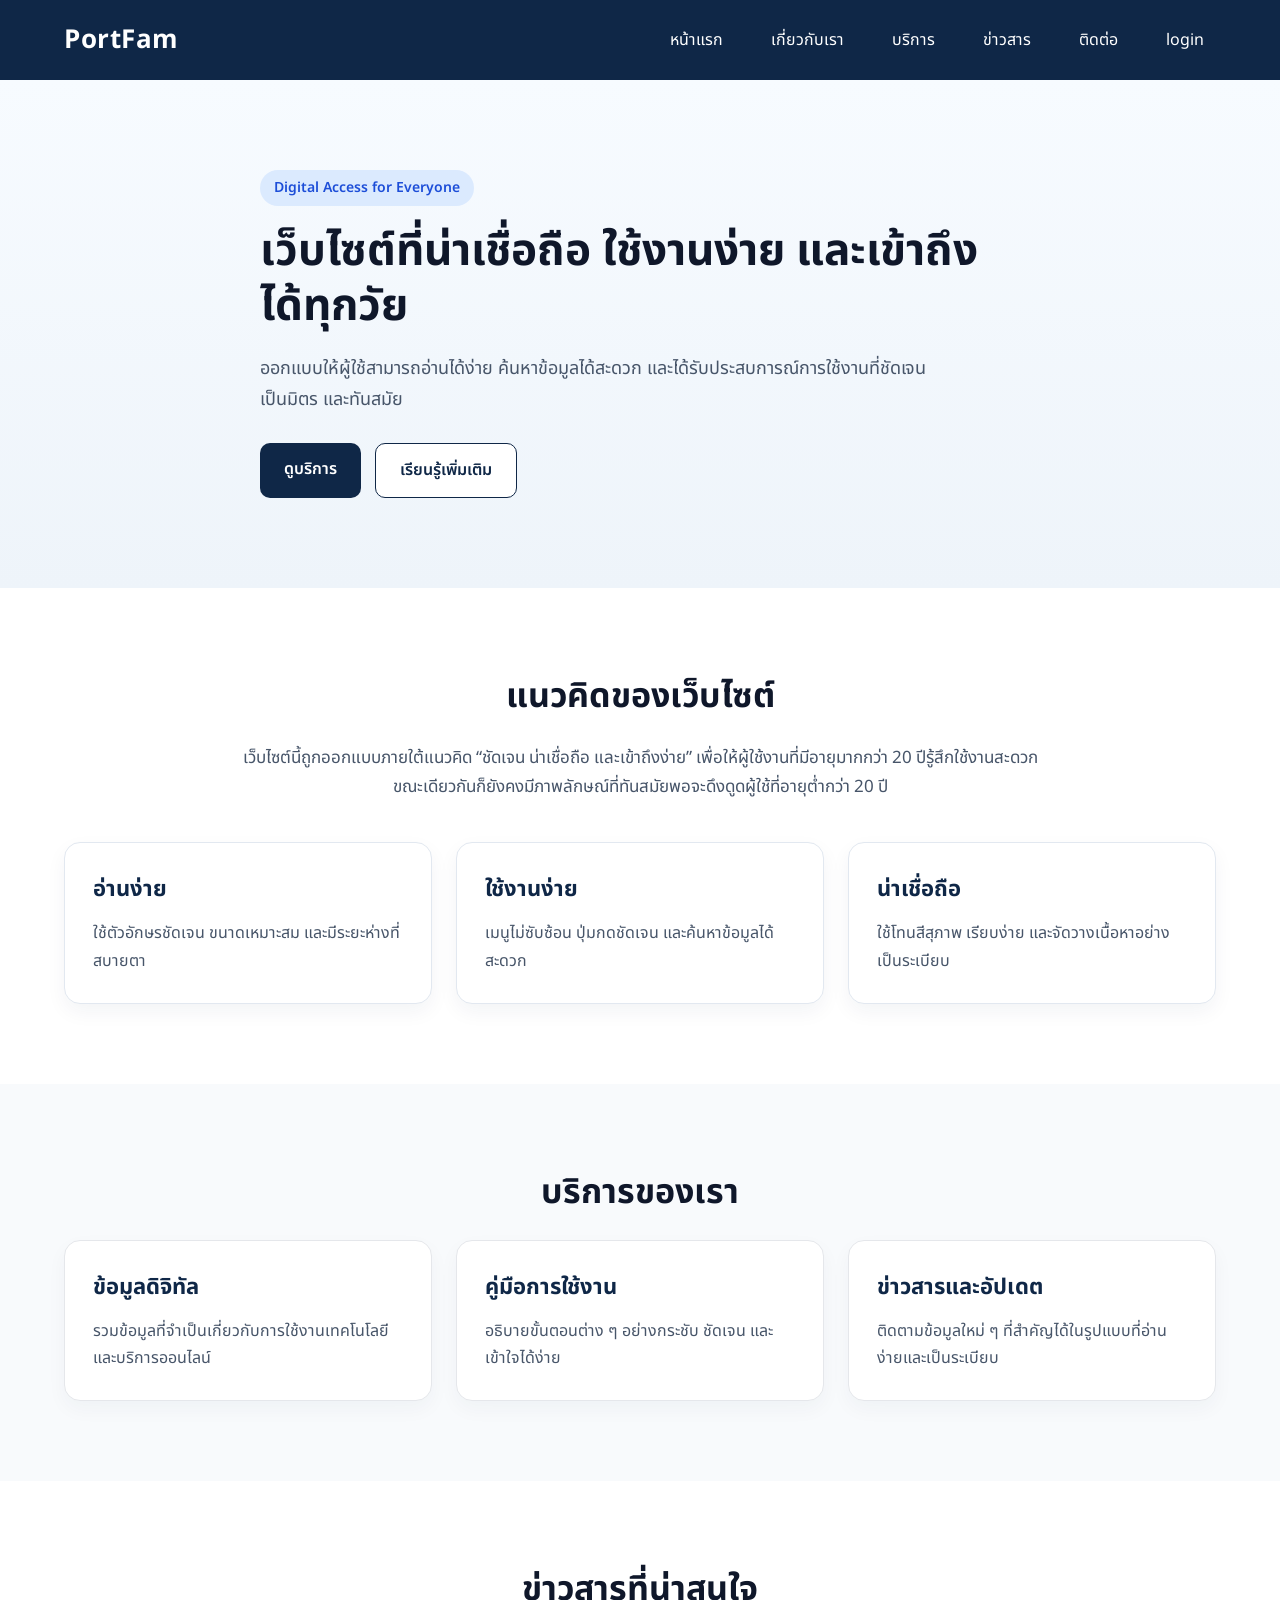
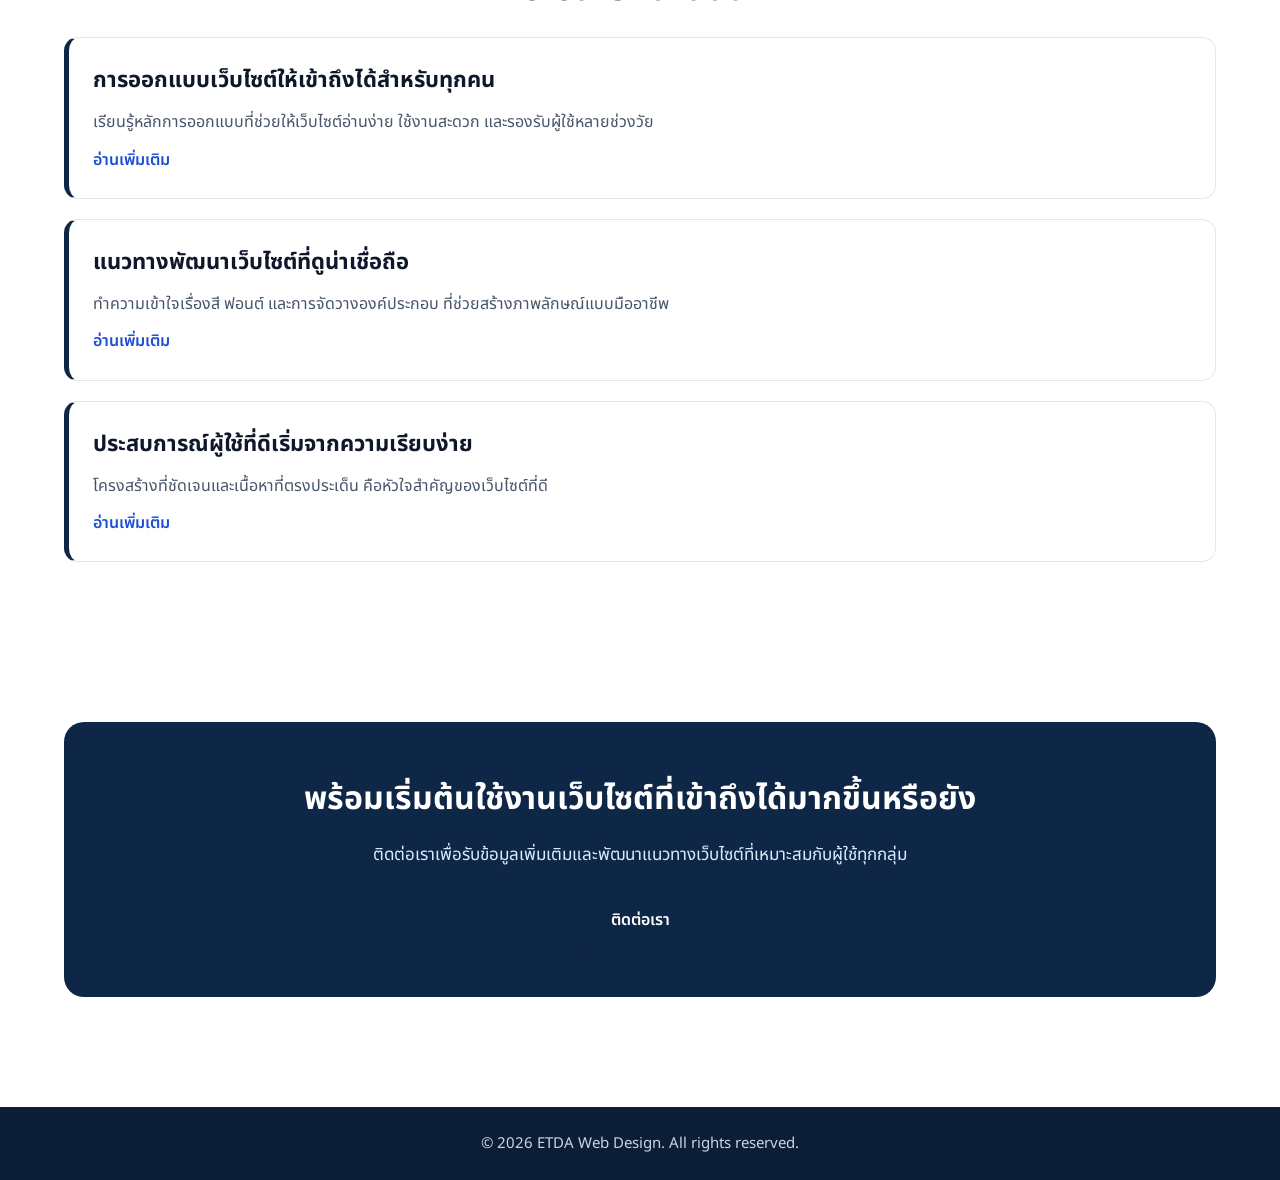
==== index.html @ cedbf3c0 "Rename Homepage to index.html" ====
<!DOCTYPE html>
<html lang="th">
<head>
  <meta charset="UTF-8" />
  <meta name="viewport" content="width=device-width, initial-scale=1.0" />
  <title>Home-PortFam</title>
  <link rel="stylesheet" href="Homepage.css" />
  <link href="https://fonts.googleapis.com/css2?family=Noto+Sans+Thai:wght@300;400;500;600;700&display=swap" rel="stylesheet">
</head>
<body>

  <header class="site-header">
    <div class="container nav">
      <div class="logo">PortFam</div>

      <nav class="menu">
        <a href="#home">หน้าแรก</a>
        <a href="#about">เกี่ยวกับเรา</a>
        <a href="#services">บริการ</a>
        <a href="#news">ข่าวสาร</a>
        <a href="#contact">ติดต่อ</a>
        <a href="login.html" target="_blank">login</a>
      </nav>
    </div>
  </header>

  <main>
    <section class="hero" id="home">
      <div class="container hero-content">
        <p class="hero-tag">Digital Access for Everyone</p>
        <h1>เว็บไซต์ที่น่าเชื่อถือ ใช้งานง่าย และเข้าถึงได้ทุกวัย</h1>
        <p class="hero-text">
          ออกแบบให้ผู้ใช้สามารถอ่านได้ง่าย ค้นหาข้อมูลได้สะดวก
          และได้รับประสบการณ์การใช้งานที่ชัดเจน เป็นมิตร และทันสมัย
        </p>

        <div class="hero-buttons">
          <a href="#services" class="btn btn-primary">ดูบริการ</a>
          <a href="#about" class="btn btn-secondary">เรียนรู้เพิ่มเติม</a>
        </div>
      </div>
    </section>

    <section class="about section" id="about">
      <div class="container">
        <h2 class="section-title">แนวคิดของเว็บไซต์</h2>
        <p class="section-desc">
          เว็บไซต์นี้ถูกออกแบบภายใต้แนวคิด “ชัดเจน น่าเชื่อถือ และเข้าถึงง่าย”
          เพื่อให้ผู้ใช้งานที่มีอายุมากกว่า 20 ปีรู้สึกใช้งานสะดวก
          ขณะเดียวกันก็ยังคงมีภาพลักษณ์ที่ทันสมัยพอจะดึงดูดผู้ใช้ที่อายุต่ำกว่า 20 ปี
        </p>

        <div class="feature-grid">
          <div class="feature-card">
            <h3>อ่านง่าย</h3>
            <p>ใช้ตัวอักษรชัดเจน ขนาดเหมาะสม และมีระยะห่างที่สบายตา</p>
          </div>

          <div class="feature-card">
            <h3>ใช้งานง่าย</h3>
            <p>เมนูไม่ซับซ้อน ปุ่มกดชัดเจน และค้นหาข้อมูลได้สะดวก</p>
          </div>

          <div class="feature-card">
            <h3>น่าเชื่อถือ</h3>
            <p>ใช้โทนสีสุภาพ เรียบง่าย และจัดวางเนื้อหาอย่างเป็นระเบียบ</p>
          </div>
        </div>
      </div>
    </section>

    <section class="services section light-bg" id="services">
      <div class="container">
        <h2 class="section-title">บริการของเรา</h2>
        <div class="card-grid">
          <div class="info-card">
            <h3>ข้อมูลดิจิทัล</h3>
            <p>รวมข้อมูลที่จำเป็นเกี่ยวกับการใช้งานเทคโนโลยีและบริการออนไลน์</p>
          </div>

          <div class="info-card">
            <h3>คู่มือการใช้งาน</h3>
            <p>อธิบายขั้นตอนต่าง ๆ อย่างกระชับ ชัดเจน และเข้าใจได้ง่าย</p>
          </div>

          <div class="info-card">
            <h3>ข่าวสารและอัปเดต</h3>
            <p>ติดตามข้อมูลใหม่ ๆ ที่สำคัญได้ในรูปแบบที่อ่านง่ายและเป็นระเบียบ</p>
          </div>
        </div>
      </div>
    </section>

    <section class="news section" id="news">
      <div class="container">
        <h2 class="section-title">ข่าวสารที่น่าสนใจ</h2>

        <div class="news-list">
          <article class="news-item">
            <h3>การออกแบบเว็บไซต์ให้เข้าถึงได้สำหรับทุกคน</h3>
            <p>
              เรียนรู้หลักการออกแบบที่ช่วยให้เว็บไซต์อ่านง่าย ใช้งานสะดวก
              และรองรับผู้ใช้หลายช่วงวัย
            </p>
            <a href="#">อ่านเพิ่มเติม</a>
          </article>

          <article class="news-item">
            <h3>แนวทางพัฒนาเว็บไซต์ที่ดูน่าเชื่อถือ</h3>
            <p>
              ทำความเข้าใจเรื่องสี ฟอนต์ และการจัดวางองค์ประกอบ
              ที่ช่วยสร้างภาพลักษณ์แบบมืออาชีพ
            </p>
            <a href="#">อ่านเพิ่มเติม</a>
          </article>

          <article class="news-item">
            <h3>ประสบการณ์ผู้ใช้ที่ดีเริ่มจากความเรียบง่าย</h3>
            <p>
              โครงสร้างที่ชัดเจนและเนื้อหาที่ตรงประเด็น
              คือหัวใจสำคัญของเว็บไซต์ที่ดี
            </p>
            <a href="#">อ่านเพิ่มเติม</a>
          </article>
        </div>
      </div>
    </section>

    <section class="cta section" id="contact">
      <div class="container cta-box">
        <h2>พร้อมเริ่มต้นใช้งานเว็บไซต์ที่เข้าถึงได้มากขึ้นหรือยัง</h2>
        <p>ติดต่อเราเพื่อรับข้อมูลเพิ่มเติมและพัฒนาแนวทางเว็บไซต์ที่เหมาะสมกับผู้ใช้ทุกกลุ่ม</p>
        <a href="#" class="btn btn-primary">ติดต่อเรา</a>
      </div>
    </section>
  </main>

  <footer class="site-footer">
    <div class="container footer-content">
      <p>© 2026 ETDA Web Design. All rights reserved.</p>
    </div>
  </footer>

</body>
</html>
---- Homepage.css ----
* {
  margin: 0;
  padding: 0;
  box-sizing: border-box;
  font-family: "Noto Sans Thai", sans-serif;
}

body {
  color: #1f2937;
  background-color: #ffffff;
  line-height: 1.7;
}

.container {
  width: 90%;
  max-width: 1200px;
  margin: 0 auto;
}

/* Header */
.site-header {
  background-color: #0f2747;
  padding: 18px 0;
  position: sticky;
  top: 0;
  z-index: 1000;
}

.nav {
  display: flex;
  justify-content: space-between;
  align-items: center;
  gap: 20px;
}

.logo {
  color: #ffffff;
  font-size: 26px;
  font-weight: 700;
  letter-spacing: 0.5px;
}

.menu {
  display: flex;
  gap: 24px;
  flex-wrap: wrap;
}

.menu a {
  color: #ffffff;
  text-decoration: none;
  font-size: 16px;
  transition: 0.3s;
  display: inline-block;
  padding: 6px 10px;
  border: 2px solid transparent;
  border-radius: 6px;
}

.menu a:hover {
    color: #dbeafe;
    background-color: rgba(255, 255, 255, 0.08);
}

/* Hero */
.hero {
  background: linear-gradient(180deg, #f7fbff 0%, #eef4fa 100%);
  padding: 90px 0;
}

.hero-content {
  max-width: 760px;
}

.hero-tag {
  display: inline-block;
  background-color: #dbeafe;
  color: #1d4ed8;
  padding: 6px 14px;
  border-radius: 999px;
  font-size: 14px;
  margin-bottom: 18px;
  font-weight: 600;
}

.hero h1 {
  font-size: 44px;
  line-height: 1.25;
  color: #0f172a;
  margin-bottom: 20px;
}

.hero-text {
  font-size: 18px;
  color: #475569;
  max-width: 680px;
  margin-bottom: 28px;
}

.hero-buttons {
  display: flex;
  gap: 14px;
  flex-wrap: wrap;
}

/* Buttons */
.btn {
  display: inline-block;
  padding: 13px 24px;
  border-radius: 10px;
  text-decoration: none;
  font-size: 16px;
  font-weight: 600;
  transition: 0.3s;
}

.btn-primary {
  background-color: #0f2747;
  color: #ffffff;
}

.btn-primary:hover {
  background-color: #183861;
}

.btn-secondary {
  border: 1px solid #0f2747;
  color: #0f2747;
  background-color: #ffffff;
}

.btn-secondary:hover {
  background-color: #f1f5f9;
}

/* Section */
.section {
  padding: 80px 0;
}

.section-title {
  font-size: 34px;
  color: #0f172a;
  margin-bottom: 18px;
  text-align: center;
}

.section-desc {
  max-width: 820px;
  margin: 0 auto 40px;
  text-align: center;
  color: #475569;
  font-size: 17px;
}

.light-bg {
  background-color: #f8fafc;
}

/* Feature cards */
.feature-grid {
  display: grid;
  grid-template-columns: repeat(3, 1fr);
  gap: 24px;
}

.feature-card {
  background-color: #ffffff;
  border: 1px solid #e2e8f0;
  border-radius: 16px;
  padding: 28px;
  box-shadow: 0 8px 20px rgba(15, 39, 71, 0.05);
}

.feature-card h3 {
  margin-bottom: 12px;
  color: #0f2747;
  font-size: 22px;
}

.feature-card p {
  color: #475569;
  font-size: 16px;
}

/* Service cards */
.card-grid {
  display: grid;
  grid-template-columns: repeat(3, 1fr);
  gap: 24px;
}

.info-card {
  background-color: #ffffff;
  border-radius: 16px;
  padding: 28px;
  border: 1px solid #e5e7eb;
  box-shadow: 0 8px 20px rgba(15, 39, 71, 0.04);
}

.info-card h3 {
  color: #0f2747;
  margin-bottom: 12px;
  font-size: 22px;
}

.info-card p {
  color: #475569;
  font-size: 16px;
}

/* News */
.news-list {
  display: grid;
  gap: 20px;
}

.news-item {
  background-color: #ffffff;
  border: 1px solid #e5e7eb;
  border-left: 5px solid #0f2747;
  border-radius: 14px;
  padding: 24px;
}

.news-item h3 {
  font-size: 22px;
  color: #0f172a;
  margin-bottom: 10px;
}

.news-item p {
  color: #475569;
  margin-bottom: 10px;
}

.news-item a {
  color: #1d4ed8;
  text-decoration: none;
  font-weight: 600;
}

.news-item a:hover {
  text-decoration: underline;
}

/* CTA */
.cta-box {
  background-color: #0f2747;
  color: #ffffff;
  text-align: center;
  padding: 50px 30px;
  border-radius: 20px;
}

.cta-box h2 {
  font-size: 32px;
  margin-bottom: 14px;
}

.cta-box p {
  font-size: 17px;
  margin-bottom: 24px;
  color: #dbeafe;
}

/* Footer */
.site-footer {
  background-color: #0b1e36;
  padding: 24px 0;
  margin-top: 30px;
}

.footer-content {
  text-align: center;
  color: #cbd5e1;
  font-size: 15px;
}

/* Responsive */
@media (max-width: 992px) {
  .feature-grid,
  .card-grid {
    grid-template-columns: 1fr 1fr;
  }

  .hero h1 {
    font-size: 38px;
  }
}

@media (max-width: 768px) {
  .nav {
    flex-direction: column;
    align-items: flex-start;
  }

  .menu {
    flex-direction: column;
    gap: 12px;
  }

  .hero {
    padding: 70px 0;
  }

  .hero h1 {
    font-size: 32px;
  }

  .hero-text {
    font-size: 16px;
  }

  .section-title {
    font-size: 28px;
  }

  .feature-grid,
  .card-grid {
    grid-template-columns: 1fr;
  }

  .cta-box h2 {
    font-size: 26px;
  }
}
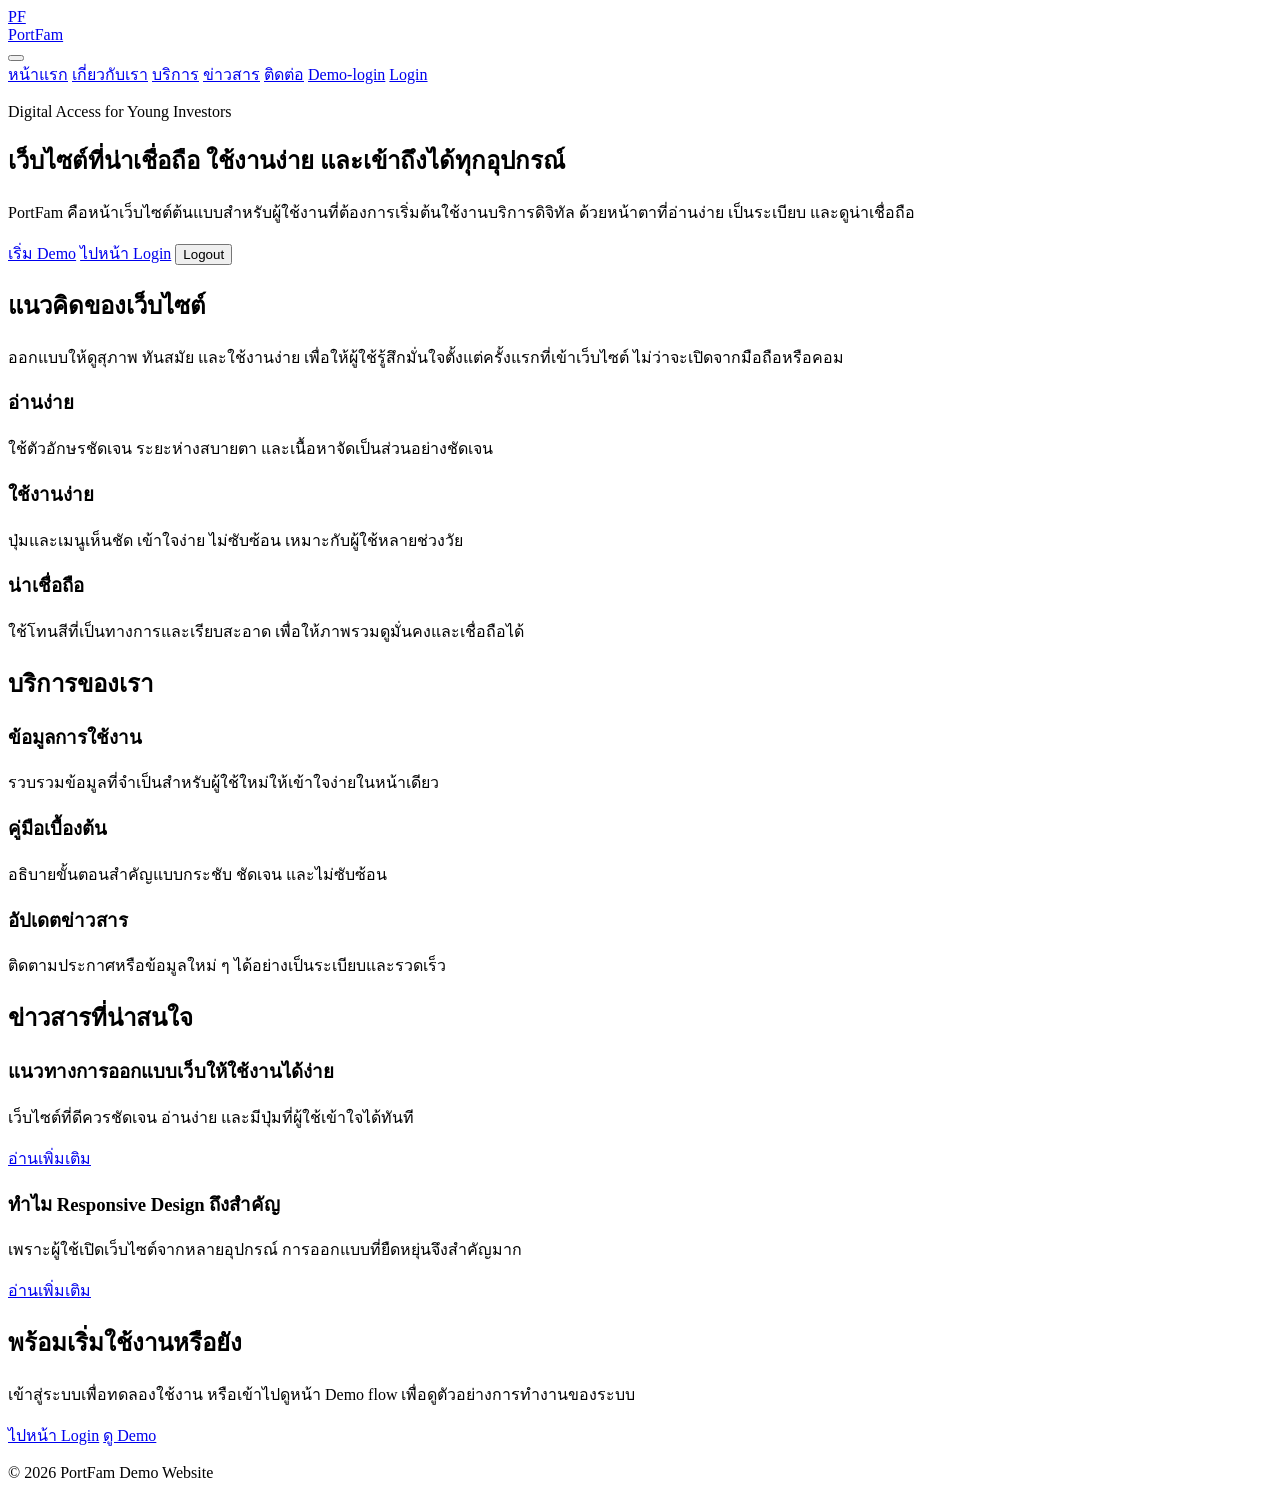
==== commit 80641ebf: "Update index.html" ====
--- a/index.html
+++ b/index.html
@@ -3,23 +3,32 @@
 <head>
   <meta charset="UTF-8" />
   <meta name="viewport" content="width=device-width, initial-scale=1.0" />
-  <title>Home-PortFam</title>
-  <link rel="stylesheet" href="Homepage.css" />
+  <title>PortFam - Homepage</title>
+  <link rel="stylesheet" href="homepage.css" />
   <link href="https://fonts.googleapis.com/css2?family=Noto+Sans+Thai:wght@300;400;500;600;700&display=swap" rel="stylesheet">
 </head>
 <body>
-
   <header class="site-header">
     <div class="container nav">
-      <div class="logo">PortFam</div>
+      <a href="Homepage.html" class="brand">
+        <div class="brand-logo">PF</div>
+        <div class="brand-text">PortFam</div>
+      </a>
 
-      <nav class="menu">
+      <button class="menu-toggle" id="menuToggle" aria-label="เปิดเมนู" aria-expanded="false" aria-controls="mobileMenu">
+        <span></span>
+        <span></span>
+        <span></span>
+      </button>
+
+      <nav class="menu" id="mobileMenu">
         <a href="#home">หน้าแรก</a>
         <a href="#about">เกี่ยวกับเรา</a>
         <a href="#services">บริการ</a>
         <a href="#news">ข่าวสาร</a>
         <a href="#contact">ติดต่อ</a>
-        <a href="login.html" target="_blank">login</a>
+        <a href="demo-login.html">Demo-login</a>
+        <a href="login.html">Login</a>
       </nav>
     </div>
   </header>
@@ -27,119 +36,113 @@
   <main>
     <section class="hero" id="home">
       <div class="container hero-content">
-        <p class="hero-tag">Digital Access for Everyone</p>
-        <h1>เว็บไซต์ที่น่าเชื่อถือ ใช้งานง่าย และเข้าถึงได้ทุกวัย</h1>
+        <p class="hero-tag">Digital Access for Young Investors</p>
+        <h1>เว็บไซต์ที่น่าเชื่อถือ ใช้งานง่าย และเข้าถึงได้ทุกอุปกรณ์</h1>
         <p class="hero-text">
-          ออกแบบให้ผู้ใช้สามารถอ่านได้ง่าย ค้นหาข้อมูลได้สะดวก
-          และได้รับประสบการณ์การใช้งานที่ชัดเจน เป็นมิตร และทันสมัย
+          PortFam คือหน้าเว็บไซต์ต้นแบบสำหรับผู้ใช้งานที่ต้องการเริ่มต้นใช้งานบริการดิจิทัล
+          ด้วยหน้าตาที่อ่านง่าย เป็นระเบียบ และดูน่าเชื่อถือ
         </p>
 
         <div class="hero-buttons">
-          <a href="#services" class="btn btn-primary">ดูบริการ</a>
-          <a href="#about" class="btn btn-secondary">เรียนรู้เพิ่มเติม</a>
+          <a href="demo-login.html" class="btn btn-primary">เริ่ม Demo</a>
+          <a href="index.html" class="btn btn-secondary">ไปหน้า Login</a>
+          <button class="btn btn-secondary" id="logoutBtn" type="button">Logout</button>
         </div>
       </div>
     </section>
 
-    <section class="about section" id="about">
+    <section class="section" id="about">
       <div class="container">
         <h2 class="section-title">แนวคิดของเว็บไซต์</h2>
         <p class="section-desc">
-          เว็บไซต์นี้ถูกออกแบบภายใต้แนวคิด “ชัดเจน น่าเชื่อถือ และเข้าถึงง่าย”
-          เพื่อให้ผู้ใช้งานที่มีอายุมากกว่า 20 ปีรู้สึกใช้งานสะดวก
-          ขณะเดียวกันก็ยังคงมีภาพลักษณ์ที่ทันสมัยพอจะดึงดูดผู้ใช้ที่อายุต่ำกว่า 20 ปี
+          ออกแบบให้ดูสุภาพ ทันสมัย และใช้งานง่าย เพื่อให้ผู้ใช้รู้สึกมั่นใจตั้งแต่ครั้งแรกที่เข้าเว็บไซต์
+          ไม่ว่าจะเปิดจากมือถือหรือคอม
         </p>
 
         <div class="feature-grid">
           <div class="feature-card">
             <h3>อ่านง่าย</h3>
-            <p>ใช้ตัวอักษรชัดเจน ขนาดเหมาะสม และมีระยะห่างที่สบายตา</p>
+            <p>ใช้ตัวอักษรชัดเจน ระยะห่างสบายตา และเนื้อหาจัดเป็นส่วนอย่างชัดเจน</p>
           </div>
 
           <div class="feature-card">
             <h3>ใช้งานง่าย</h3>
-            <p>เมนูไม่ซับซ้อน ปุ่มกดชัดเจน และค้นหาข้อมูลได้สะดวก</p>
+            <p>ปุ่มและเมนูเห็นชัด เข้าใจง่าย ไม่ซับซ้อน เหมาะกับผู้ใช้หลายช่วงวัย</p>
           </div>
 
           <div class="feature-card">
             <h3>น่าเชื่อถือ</h3>
-            <p>ใช้โทนสีสุภาพ เรียบง่าย และจัดวางเนื้อหาอย่างเป็นระเบียบ</p>
+            <p>ใช้โทนสีที่เป็นทางการและเรียบสะอาด เพื่อให้ภาพรวมดูมั่นคงและเชื่อถือได้</p>
           </div>
         </div>
       </div>
     </section>
 
-    <section class="services section light-bg" id="services">
+    <section class="section light-bg" id="services">
       <div class="container">
         <h2 class="section-title">บริการของเรา</h2>
         <div class="card-grid">
           <div class="info-card">
-            <h3>ข้อมูลดิจิทัล</h3>
-            <p>รวมข้อมูลที่จำเป็นเกี่ยวกับการใช้งานเทคโนโลยีและบริการออนไลน์</p>
+            <h3>ข้อมูลการใช้งาน</h3>
+            <p>รวบรวมข้อมูลที่จำเป็นสำหรับผู้ใช้ใหม่ให้เข้าใจง่ายในหน้าเดียว</p>
           </div>
 
           <div class="info-card">
-            <h3>คู่มือการใช้งาน</h3>
-            <p>อธิบายขั้นตอนต่าง ๆ อย่างกระชับ ชัดเจน และเข้าใจได้ง่าย</p>
+            <h3>คู่มือเบื้องต้น</h3>
+            <p>อธิบายขั้นตอนสำคัญแบบกระชับ ชัดเจน และไม่ซับซ้อน</p>
           </div>
 
           <div class="info-card">
-            <h3>ข่าวสารและอัปเดต</h3>
-            <p>ติดตามข้อมูลใหม่ ๆ ที่สำคัญได้ในรูปแบบที่อ่านง่ายและเป็นระเบียบ</p>
+            <h3>อัปเดตข่าวสาร</h3>
+            <p>ติดตามประกาศหรือข้อมูลใหม่ ๆ ได้อย่างเป็นระเบียบและรวดเร็ว</p>
           </div>
         </div>
       </div>
     </section>
 
-    <section class="news section" id="news">
+    <section class="section" id="news">
       <div class="container">
         <h2 class="section-title">ข่าวสารที่น่าสนใจ</h2>
 
         <div class="news-list">
           <article class="news-item">
-            <h3>การออกแบบเว็บไซต์ให้เข้าถึงได้สำหรับทุกคน</h3>
-            <p>
-              เรียนรู้หลักการออกแบบที่ช่วยให้เว็บไซต์อ่านง่าย ใช้งานสะดวก
-              และรองรับผู้ใช้หลายช่วงวัย
-            </p>
+            <h3>แนวทางการออกแบบเว็บให้ใช้งานได้ง่าย</h3>
+            <p>เว็บไซต์ที่ดีควรชัดเจน อ่านง่าย และมีปุ่มที่ผู้ใช้เข้าใจได้ทันที</p>
             <a href="#">อ่านเพิ่มเติม</a>
           </article>
 
           <article class="news-item">
-            <h3>แนวทางพัฒนาเว็บไซต์ที่ดูน่าเชื่อถือ</h3>
-            <p>
-              ทำความเข้าใจเรื่องสี ฟอนต์ และการจัดวางองค์ประกอบ
-              ที่ช่วยสร้างภาพลักษณ์แบบมืออาชีพ
-            </p>
-            <a href="#">อ่านเพิ่มเติม</a>
-          </article>
-
-          <article class="news-item">
-            <h3>ประสบการณ์ผู้ใช้ที่ดีเริ่มจากความเรียบง่าย</h3>
-            <p>
-              โครงสร้างที่ชัดเจนและเนื้อหาที่ตรงประเด็น
-              คือหัวใจสำคัญของเว็บไซต์ที่ดี
-            </p>
+            <h3>ทำไม Responsive Design ถึงสำคัญ</h3>
+            <p>เพราะผู้ใช้เปิดเว็บไซต์จากหลายอุปกรณ์ การออกแบบที่ยืดหยุ่นจึงสำคัญมาก</p>
             <a href="#">อ่านเพิ่มเติม</a>
           </article>
         </div>
       </div>
     </section>
 
-    <section class="cta section" id="contact">
-      <div class="container cta-box">
-        <h2>พร้อมเริ่มต้นใช้งานเว็บไซต์ที่เข้าถึงได้มากขึ้นหรือยัง</h2>
-        <p>ติดต่อเราเพื่อรับข้อมูลเพิ่มเติมและพัฒนาแนวทางเว็บไซต์ที่เหมาะสมกับผู้ใช้ทุกกลุ่ม</p>
-        <a href="#" class="btn btn-primary">ติดต่อเรา</a>
+    <section class="section light-bg" id="contact">
+      <div class="container">
+        <div class="cta-box">
+          <h2>พร้อมเริ่มใช้งานหรือยัง</h2>
+          <p>
+            เข้าสู่ระบบเพื่อทดลองใช้งาน หรือเข้าไปดูหน้า Demo flow
+            เพื่อดูตัวอย่างการทำงานของระบบ
+          </p>
+          <div class="hero-buttons">
+            <a href="index.html" class="btn btn-primary">ไปหน้า Login</a>
+            <a href="demo.html" class="btn btn-secondary">ดู Demo</a>
+          </div>
+        </div>
       </div>
     </section>
   </main>
 
   <footer class="site-footer">
     <div class="container footer-content">
-      <p>© 2026 ETDA Web Design. All rights reserved.</p>
+      <p>© 2026 PortFam Demo Website</p>
     </div>
   </footer>
 
+  <script src="script.js"></script>
 </body>
 </html>
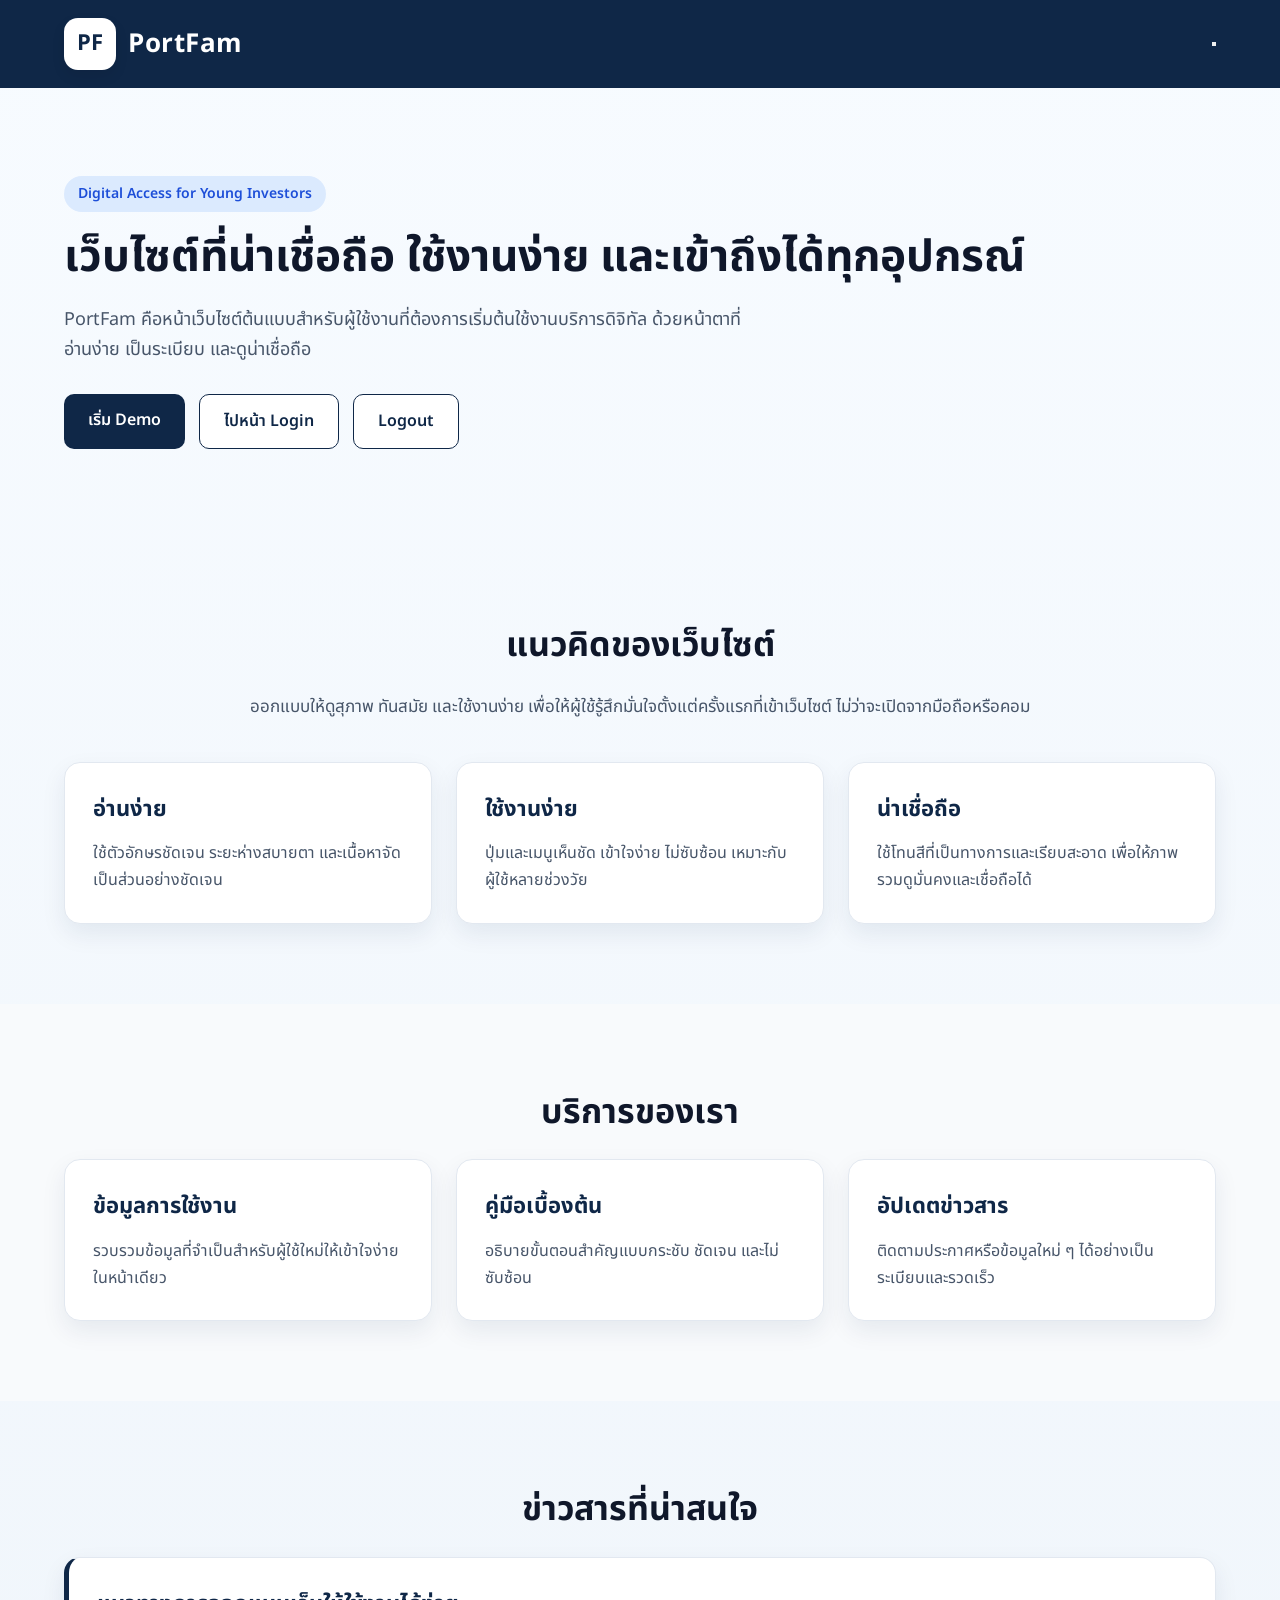
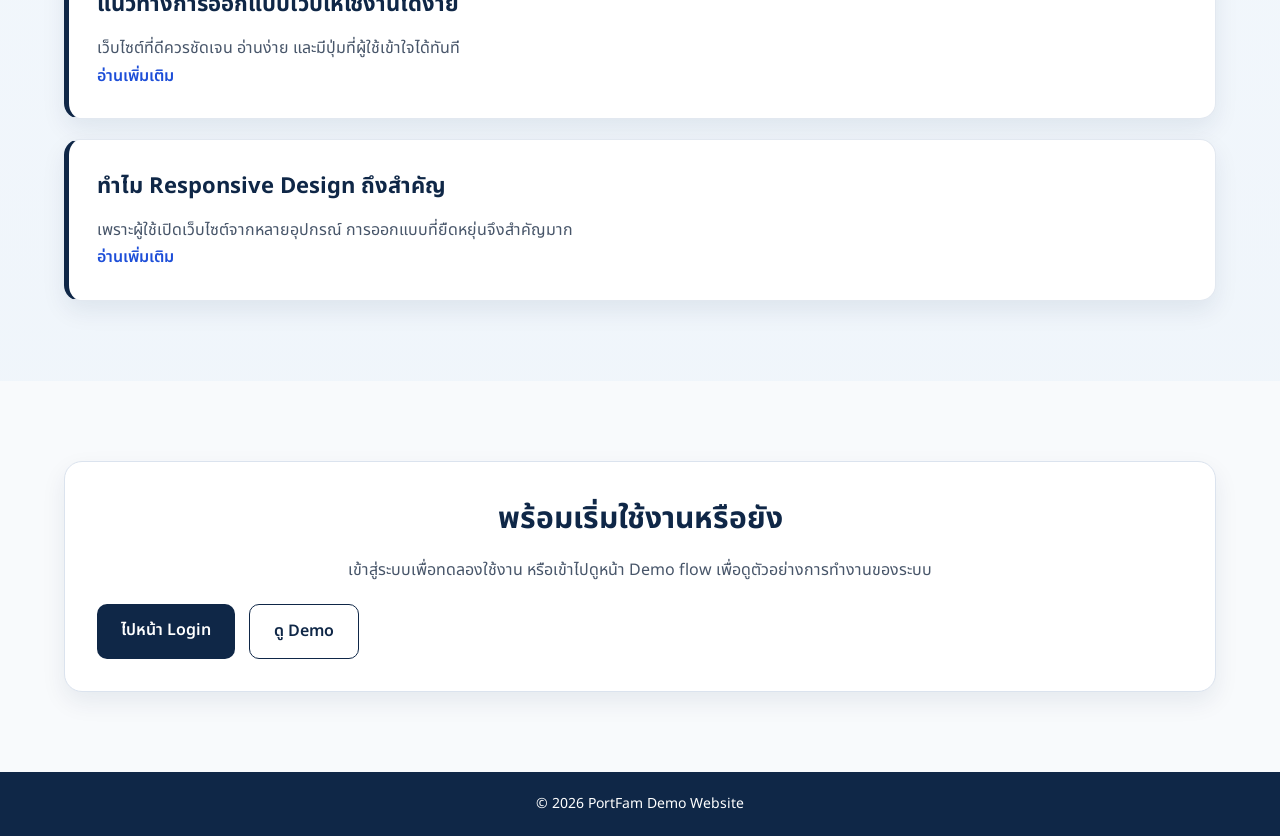
==== commit 5fbb2881: "Update index.html" ====
--- a/index.html
+++ b/index.html
@@ -10,7 +10,7 @@
 <body>
   <header class="site-header">
     <div class="container nav">
-      <a href="Homepage.html" class="brand">
+      <a href="homepage.html" class="brand">
         <div class="brand-logo">PF</div>
         <div class="brand-text">PortFam</div>
       </a>
--- a/homepage.css
+++ b/homepage.css
@@ -0,0 +1,356 @@
+* {
+  margin: 0;
+  padding: 0;
+  box-sizing: border-box;
+  font-family: "Noto Sans Thai", sans-serif;
+}
+
+:root {
+  --navy: #0f2747;
+  --navy-light: #183861;
+  --blue-soft: #dbeafe;
+  --bg: #f7fbff;
+  --bg-2: #eef4fa;
+  --white: #ffffff;
+  --text: #0f172a;
+  --muted: #475569;
+  --line: #dbe3ee;
+  --shadow: 0 10px 25px rgba(15, 39, 71, 0.08);
+}
+
+body {
+  color: var(--text);
+  background: linear-gradient(180deg, var(--bg) 0%, var(--bg-2) 100%);
+  line-height: 1.7;
+}
+
+a {
+  text-decoration: none;
+  color: inherit;
+}
+
+button,
+input {
+  font: inherit;
+}
+
+.container {
+  width: 90%;
+  max-width: 1200px;
+  margin: 0 auto;
+}
+
+/* Header */
+.site-header {
+  background-color: var(--navy);
+  padding: 18px 0;
+  position: sticky;
+  top: 0;
+  z-index: 1000;
+}
+
+.nav {
+  display: flex;
+  justify-content: space-between;
+  align-items: center;
+  gap: 20px;
+  position: relative;
+}
+
+.brand {
+  display: flex !important;
+  flex-direction: row !important;
+  align-items: center !important;
+  gap: 12px;
+  text-decoration: none;
+  flex-wrap: nowrap;
+}
+
+.brand-logo {
+  width: 52px;
+  height: 52px;
+  border-radius: 14px;
+  background: #ffffff;
+  color: var(--navy);
+  display: flex;
+  align-items: center;
+  justify-content: center;
+  font-weight: 700;
+  font-size: 22px;
+  box-shadow: 0 6px 14px rgba(0, 0, 0, 0.08);
+  flex-shrink: 0;
+}
+
+.brand-text {
+  color: var(--white);
+  font-size: 26px;
+  font-weight: 700;
+  letter-spacing: 0.5px;
+  line-height: 1;
+  white-space: nowrap;
+}
+
+.menu-toggle span:nth-child(1) {
+  top: 15px;
+}
+
+.menu-toggle span:nth-child(2) {
+  top: 23px;
+}
+
+.menu-toggle span:nth-child(3) {
+  top: 31px;
+}
+
+.menu-toggle.active span:nth-child(1) {
+  top: 23px;
+  transform: rotate(45deg);
+}
+
+.menu-toggle.active span:nth-child(2) {
+  opacity: 0;
+}
+
+.menu-toggle.active span:nth-child(3) {
+  top: 23px;
+  transform: rotate(-45deg);
+}
+
+/* menu always hidden by default */
+.menu {
+  display: flex;
+  position: absolute;
+  top: calc(100% + 12px);
+  right: 0;
+  width: min(290px, 90vw);
+  background: var(--navy);
+  border: 1px solid rgba(255, 255, 255, 0.08);
+  border-radius: 16px;
+  padding: 12px;
+  box-shadow: 0 14px 30px rgba(0, 0, 0, 0.18);
+  flex-direction: column;
+  gap: 6px;
+
+  opacity: 0;
+  transform: translateY(-10px) scale(0.98);
+  pointer-events: none;
+  transition: opacity 0.28s ease, transform 0.28s ease;
+}
+
+.menu.show {
+  opacity: 1;
+  transform: translateY(0) scale(1);
+  pointer-events: auto;
+}
+
+.menu a {
+  color: var(--white);
+  font-size: 16px;
+  width: 100%;
+  padding: 10px 12px;
+  border-radius: 8px;
+  transition: 0.3s;
+}
+
+.menu a:hover {
+  color: #dbeafe;
+  background-color: rgba(255, 255, 255, 0.08);
+}
+
+/* Hero */
+.hero {
+  padding: 88px 0;
+}
+
+.hero-content {
+  max-width: 1200px;
+}
+
+.hero-tag {
+  display: inline-block;
+  background-color: var(--blue-soft);
+  color: #1d4ed8;
+  padding: 6px 14px;
+  border-radius: 999px;
+  font-size: 14px;
+  margin-bottom: 18px;
+  font-weight: 600;
+}
+
+.hero h1 {
+  font-size: 44px;
+  line-height: 1.25;
+  color: var(--text);
+  margin-bottom: 20px;
+}
+
+.hero-text {
+  font-size: 18px;
+  color: var(--muted);
+  max-width: 680px;
+  margin-bottom: 28px;
+}
+
+.hero-buttons {
+  display: flex;
+  gap: 14px;
+  flex-wrap: wrap;
+}
+
+/* Buttons */
+.btn {
+  display: inline-block;
+  padding: 13px 24px;
+  border-radius: 10px;
+  font-size: 16px;
+  font-weight: 600;
+  transition: 0.3s;
+  border: none;
+  cursor: pointer;
+}
+
+.btn-primary {
+  background-color: var(--navy);
+  color: var(--white);
+}
+
+.btn-primary:hover {
+  background-color: var(--navy-light);
+}
+
+.btn-secondary {
+  border: 1px solid var(--navy);
+  color: var(--navy);
+  background-color: var(--white);
+}
+
+.btn-secondary:hover {
+  background-color: #f1f5f9;
+}
+
+/* Sections */
+.section {
+  padding: 80px 0;
+}
+
+.section-title {
+  font-size: 34px;
+  color: var(--text);
+  margin-bottom: 18px;
+  text-align: center;
+}
+
+.section-desc {
+  max-width: 820px;
+  margin: 0 auto 40px;
+  text-align: center;
+  color: var(--muted);
+  font-size: 17px;
+}
+
+.light-bg {
+  background-color: #f8fafc;
+}
+
+/* Cards */
+.feature-grid,
+.card-grid {
+  display: grid;
+  grid-template-columns: repeat(3, 1fr);
+  gap: 24px;
+}
+
+.feature-card,
+.info-card,
+.news-item {
+  background-color: var(--white);
+  border: 1px solid #e2e8f0;
+  border-radius: 16px;
+  padding: 28px;
+  box-shadow: var(--shadow);
+}
+
+.feature-card h3,
+.info-card h3,
+.news-item h3 {
+  margin-bottom: 12px;
+  color: var(--navy);
+  font-size: 22px;
+}
+
+.feature-card p,
+.info-card p,
+.news-item p {
+  color: var(--muted);
+  font-size: 16px;
+}
+
+.news-list {
+  display: grid;
+  gap: 20px;
+}
+
+.news-item {
+  border-left: 5px solid var(--navy);
+}
+
+.news-item a {
+  color: #1d4ed8;
+  font-weight: 600;
+}
+
+/* CTA */
+.cta-box {
+  background: var(--white);
+  border: 1px solid var(--line);
+  border-radius: 18px;
+  padding: 32px;
+  text-align: center;
+  box-shadow: var(--shadow);
+}
+
+.cta-box h2 {
+  font-size: 30px;
+  color: var(--navy);
+  margin-bottom: 12px;
+}
+
+.cta-box p {
+  color: var(--muted);
+  max-width: 780px;
+  margin: 0 auto 20px;
+}
+
+.site-footer {
+  background: var(--navy);
+  color: var(--white);
+  padding: 20px 0;
+}
+
+.footer-content {
+  text-align: center;
+  font-size: 14px;
+}
+
+@media (max-width: 980px) {
+  .feature-grid,
+  .card-grid {
+    grid-template-columns: 1fr;
+  }
+
+  .hero h1 {
+    font-size: 34px;
+  }
+}
+
+@media (max-width: 640px) {
+  .brand-text {
+    font-size: 22px;
+  }
+
+  .brand-logo {
+    width: 46px;
+    height: 46px;
+    font-size: 18px;
+  }
+}
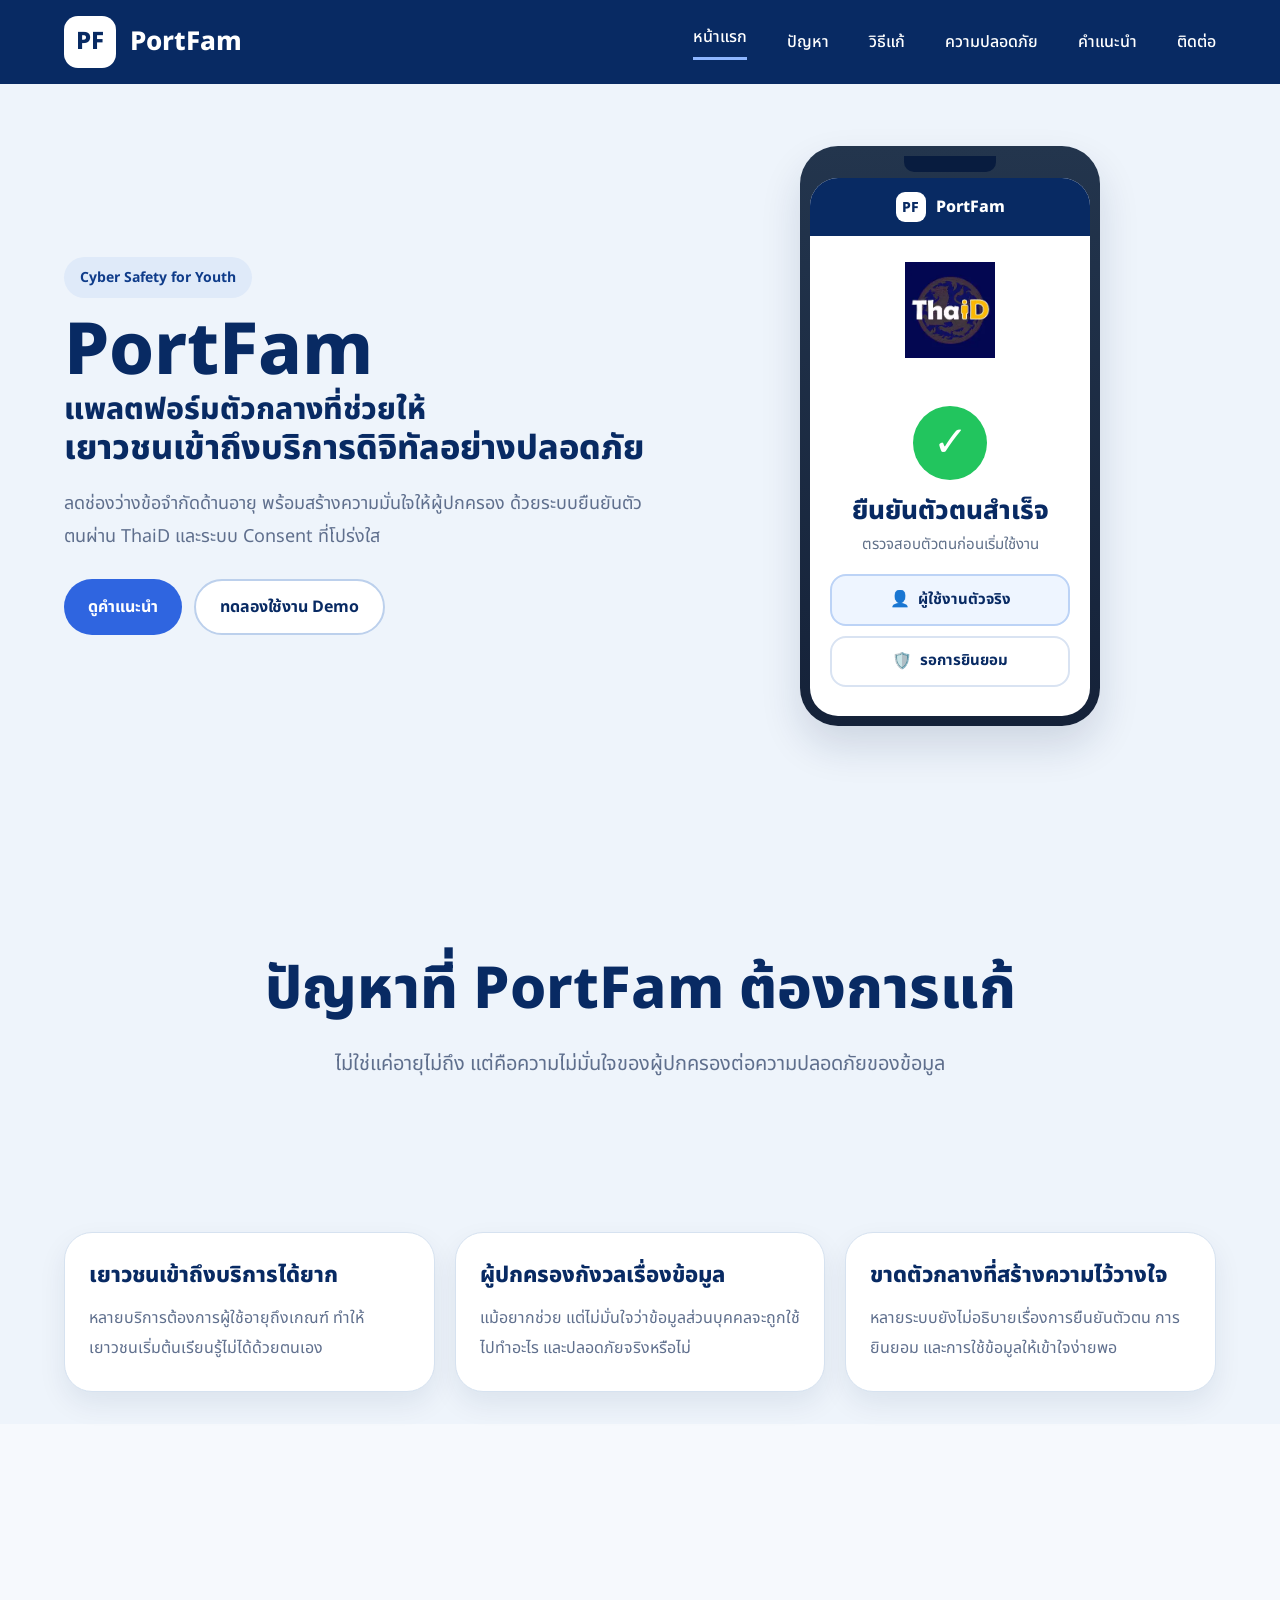
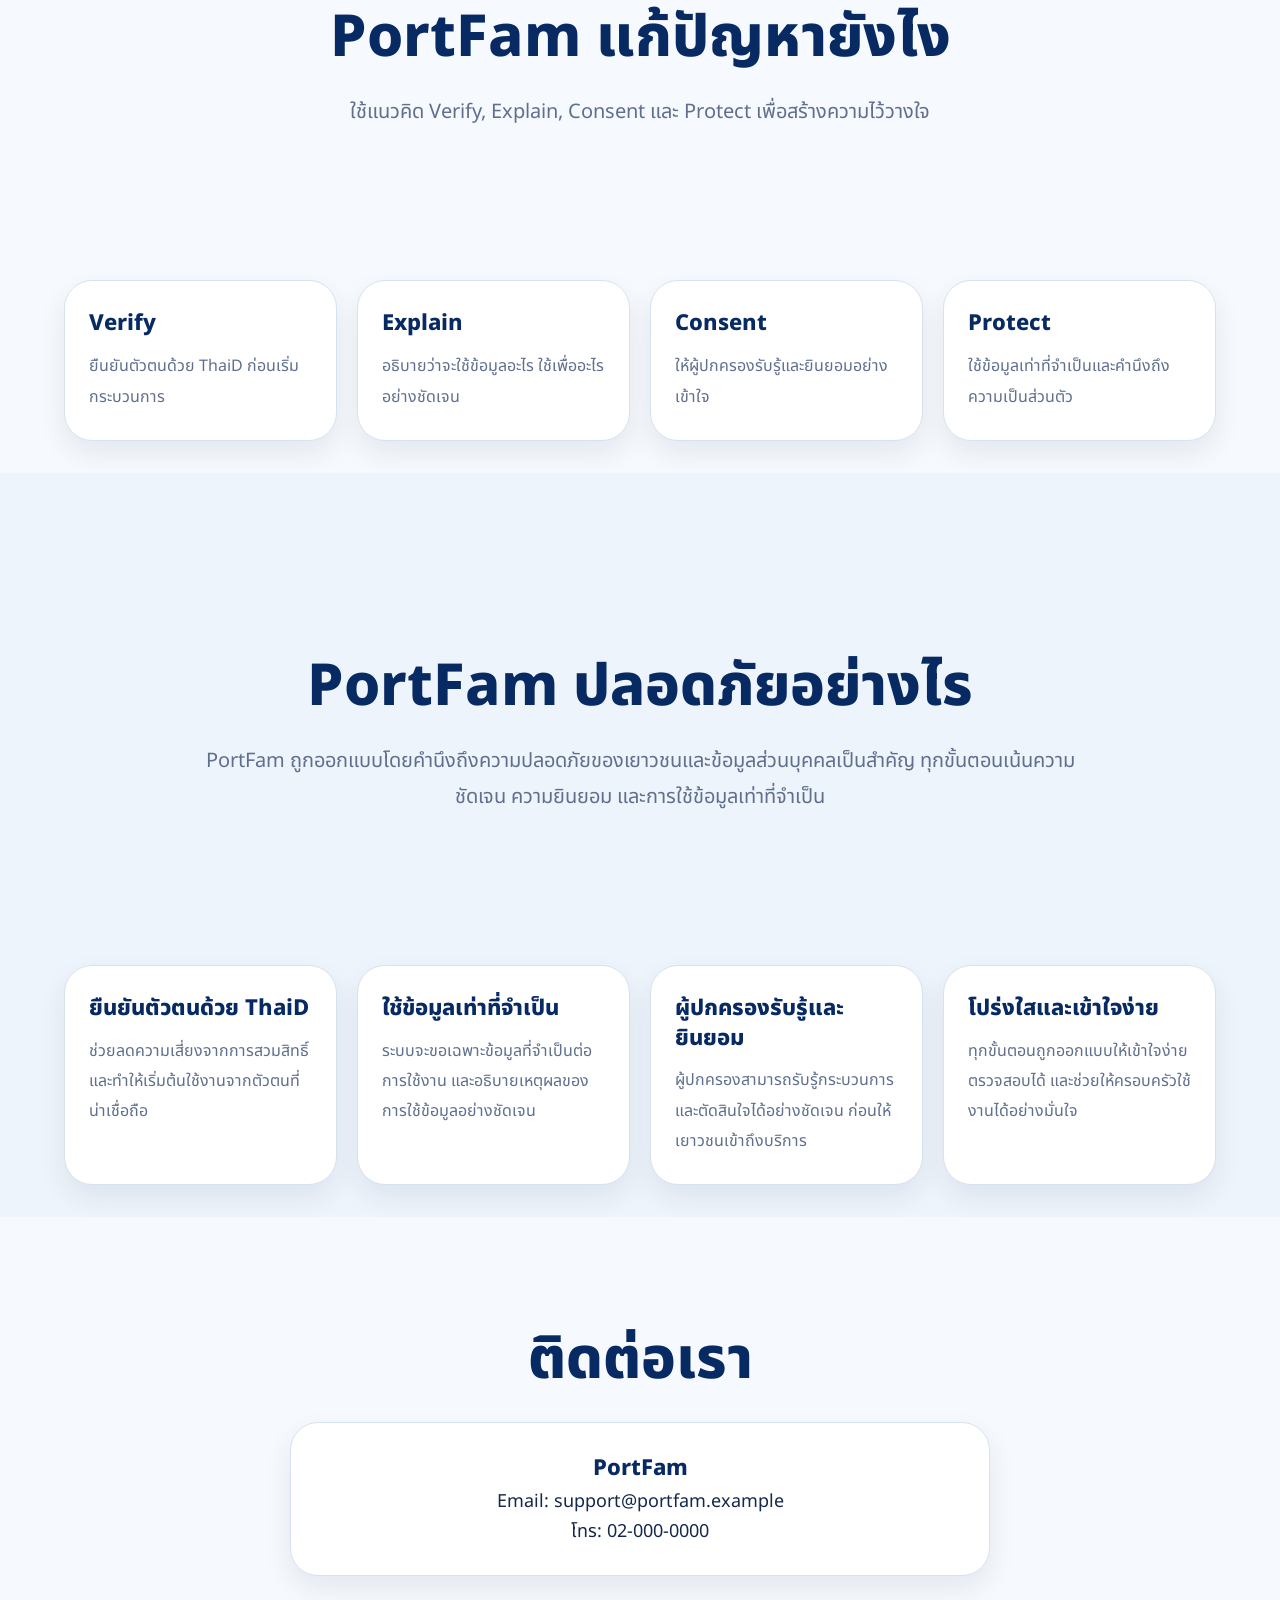
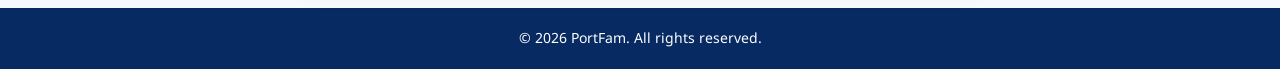
==== commit b5b4f4c7: "Update index.html" ====
--- a/index.html
+++ b/index.html
@@ -3,135 +3,215 @@
 <head>
   <meta charset="UTF-8" />
   <meta name="viewport" content="width=device-width, initial-scale=1.0" />
-  <title>PortFam - Homepage</title>
-  <link rel="stylesheet" href="homepage.css" />
-  <link href="https://fonts.googleapis.com/css2?family=Noto+Sans+Thai:wght@300;400;500;600;700&display=swap" rel="stylesheet">
+  <title>PortFam</title>
+  <link rel="stylesheet" href="index.css" />
+  <link href="https://fonts.googleapis.com/css2?family=Noto+Sans+Thai:wght@300;400;500;600;700;800&display=swap" rel="stylesheet">
 </head>
 <body>
+  <div class="scroll-progress" id="scrollProgress"></div>
+  <button class="back-to-top" id="backToTop" type="button" aria-label="กลับขึ้นด้านบน">↑</button>
+
   <header class="site-header">
     <div class="container nav">
-      <a href="homepage.html" class="brand">
+      <a href="index.html" class="brand">
         <div class="brand-logo">PF</div>
         <div class="brand-text">PortFam</div>
       </a>
 
-      <button class="menu-toggle" id="menuToggle" aria-label="เปิดเมนู" aria-expanded="false" aria-controls="mobileMenu">
+      <button
+        class="menu-toggle"
+        id="menuToggle"
+        type="button"
+        aria-label="เปิดเมนู"
+        aria-expanded="false"
+        aria-controls="mobileMenu"
+      >
         <span></span>
         <span></span>
         <span></span>
       </button>
 
       <nav class="menu" id="mobileMenu">
-        <a href="#home">หน้าแรก</a>
-        <a href="#about">เกี่ยวกับเรา</a>
-        <a href="#services">บริการ</a>
-        <a href="#news">ข่าวสาร</a>
+        <a href="#home" class="active-link">หน้าแรก</a>
+        <a href="#problem">ปัญหา</a>
+        <a href="#solution">วิธีแก้</a>
+        <a href="#security">ความปลอดภัย</a>
+        <a href="recom.html">คำแนะนำ</a>
         <a href="#contact">ติดต่อ</a>
-        <a href="demo-login.html">Demo-login</a>
-        <a href="login.html">Login</a>
       </nav>
     </div>
   </header>
 
   <main>
-    <section class="hero" id="home">
-      <div class="container hero-content">
-        <p class="hero-tag">Digital Access for Young Investors</p>
-        <h1>เว็บไซต์ที่น่าเชื่อถือ ใช้งานง่าย และเข้าถึงได้ทุกอุปกรณ์</h1>
-        <p class="hero-text">
-          PortFam คือหน้าเว็บไซต์ต้นแบบสำหรับผู้ใช้งานที่ต้องการเริ่มต้นใช้งานบริการดิจิทัล
-          ด้วยหน้าตาที่อ่านง่าย เป็นระเบียบ และดูน่าเชื่อถือ
-        </p>
-
-        <div class="hero-buttons">
-          <a href="demo-login.html" class="btn btn-primary">เริ่ม Demo</a>
-          <a href="index.html" class="btn btn-secondary">ไปหน้า Login</a>
-          <button class="btn btn-secondary" id="logoutBtn" type="button">Logout</button>
-        </div>
-      </div>
-    </section>
-
-    <section class="section" id="about">
-      <div class="container">
-        <h2 class="section-title">แนวคิดของเว็บไซต์</h2>
-        <p class="section-desc">
-          ออกแบบให้ดูสุภาพ ทันสมัย และใช้งานง่าย เพื่อให้ผู้ใช้รู้สึกมั่นใจตั้งแต่ครั้งแรกที่เข้าเว็บไซต์
-          ไม่ว่าจะเปิดจากมือถือหรือคอม
-        </p>
-
-        <div class="feature-grid">
-          <div class="feature-card">
-            <h3>อ่านง่าย</h3>
-            <p>ใช้ตัวอักษรชัดเจน ระยะห่างสบายตา และเนื้อหาจัดเป็นส่วนอย่างชัดเจน</p>
-          </div>
-
-          <div class="feature-card">
-            <h3>ใช้งานง่าย</h3>
-            <p>ปุ่มและเมนูเห็นชัด เข้าใจง่าย ไม่ซับซ้อน เหมาะกับผู้ใช้หลายช่วงวัย</p>
-          </div>
-
-          <div class="feature-card">
-            <h3>น่าเชื่อถือ</h3>
-            <p>ใช้โทนสีที่เป็นทางการและเรียบสะอาด เพื่อให้ภาพรวมดูมั่นคงและเชื่อถือได้</p>
-          </div>
-        </div>
-      </div>
-    </section>
-
-    <section class="section light-bg" id="services">
-      <div class="container">
-        <h2 class="section-title">บริการของเรา</h2>
-        <div class="card-grid">
-          <div class="info-card">
-            <h3>ข้อมูลการใช้งาน</h3>
-            <p>รวบรวมข้อมูลที่จำเป็นสำหรับผู้ใช้ใหม่ให้เข้าใจง่ายในหน้าเดียว</p>
-          </div>
-
-          <div class="info-card">
-            <h3>คู่มือเบื้องต้น</h3>
-            <p>อธิบายขั้นตอนสำคัญแบบกระชับ ชัดเจน และไม่ซับซ้อน</p>
-          </div>
-
-          <div class="info-card">
-            <h3>อัปเดตข่าวสาร</h3>
-            <p>ติดตามประกาศหรือข้อมูลใหม่ ๆ ได้อย่างเป็นระเบียบและรวดเร็ว</p>
-          </div>
-        </div>
-      </div>
-    </section>
-
-    <section class="section" id="news">
-      <div class="container">
-        <h2 class="section-title">ข่าวสารที่น่าสนใจ</h2>
-
-        <div class="news-list">
-          <article class="news-item">
-            <h3>แนวทางการออกแบบเว็บให้ใช้งานได้ง่าย</h3>
-            <p>เว็บไซต์ที่ดีควรชัดเจน อ่านง่าย และมีปุ่มที่ผู้ใช้เข้าใจได้ทันที</p>
-            <a href="#">อ่านเพิ่มเติม</a>
-          </article>
-
-          <article class="news-item">
-            <h3>ทำไม Responsive Design ถึงสำคัญ</h3>
-            <p>เพราะผู้ใช้เปิดเว็บไซต์จากหลายอุปกรณ์ การออกแบบที่ยืดหยุ่นจึงสำคัญมาก</p>
-            <a href="#">อ่านเพิ่มเติม</a>
-          </article>
-        </div>
-      </div>
-    </section>
-
-    <section class="section light-bg" id="contact">
-      <div class="container">
-        <div class="cta-box">
-          <h2>พร้อมเริ่มใช้งานหรือยัง</h2>
+    <section class="hero section" id="home">
+      <div class="container hero-layout">
+        <div class="hero-left reveal">
+          <span class="hero-badge">Cyber Safety for Youth</span>
+
+          <h1>
+            <span class="hero-portfam">PortFam</span>
+            <span class="hero-platform-line">แพลตฟอร์มตัวกลางที่ช่วยให้</span>
+            เยาวชนเข้าถึงบริการดิจิทัลอย่างปลอดภัย
+          </h1>
+
+          <p class="hero-text">
+            ลดช่องว่างข้อจำกัดด้านอายุ พร้อมสร้างความมั่นใจให้ผู้ปกครอง
+            ด้วยระบบยืนยันตัวตนผ่าน ThaiD และระบบ Consent ที่โปร่งใส
+          </p>
+
+          <div class="hero-buttons-custom">
+            <a href="recom.html" class="hero-main-btn hero-main-btn-primary">
+              ดูคำแนะนำ
+            </a>
+            <a href="demo-login.html" class="hero-main-btn hero-main-btn-secondary">
+              ทดลองใช้งาน Demo
+            </a>
+          </div>
+        </div>
+
+        <div class="hero-right reveal">
+          <div class="hero-device-wrap">
+            <div class="phone-mock-custom">
+              <div class="phone-notch-custom"></div>
+
+              <div class="phone-screen-custom">
+                <div class="phone-top-custom">
+                  <div class="phone-top-logo-wrap">
+                    <div class="phone-top-logo">PF</div>
+                    <div class="phone-top-text">PortFam</div>
+                  </div>
+                </div>
+
+                <div class="phone-thaid-logo">
+                  <img src="picture-thaID.webp" alt="ThaiD Logo">
+                </div>
+
+                <div class="phone-check-custom">✓</div>
+
+                <h2>ยืนยันตัวตนสำเร็จ</h2>
+                <p class="phone-subtitle-custom">ตรวจสอบตัวตนก่อนเริ่มใช้งาน</p>
+
+                <div class="phone-actions-custom">
+                  <div class="phone-action-item active-action">
+                    <span class="phone-action-icon">👤</span>
+                    <span>ผู้ใช้งานตัวจริง</span>
+                  </div>
+
+                  <div class="phone-action-item">
+                    <span class="phone-action-icon">🛡️</span>
+                    <span>รอการยินยอม</span>
+                  </div>
+                </div>
+              </div>
+            </div>
+          </div>
+        </div>
+      </div>
+    </section>
+
+    <section class="section" id="problem">
+      <div class="container">
+        <div class="section-head reveal">
+          <h2>ปัญหาที่ PortFam ต้องการแก้</h2>
           <p>
-            เข้าสู่ระบบเพื่อทดลองใช้งาน หรือเข้าไปดูหน้า Demo flow
-            เพื่อดูตัวอย่างการทำงานของระบบ
+            ไม่ใช่แค่อายุไม่ถึง แต่คือความไม่มั่นใจของผู้ปกครองต่อความปลอดภัยของข้อมูล
           </p>
-          <div class="hero-buttons">
-            <a href="index.html" class="btn btn-primary">ไปหน้า Login</a>
-            <a href="demo.html" class="btn btn-secondary">ดู Demo</a>
-          </div>
+        </div>
+
+        <div class="info-grid three">
+          <div class="info-card reveal">
+            <h3>เยาวชนเข้าถึงบริการได้ยาก</h3>
+            <p>หลายบริการต้องการผู้ใช้อายุถึงเกณฑ์ ทำให้เยาวชนเริ่มต้นเรียนรู้ไม่ได้ด้วยตนเอง</p>
+          </div>
+
+          <div class="info-card reveal">
+            <h3>ผู้ปกครองกังวลเรื่องข้อมูล</h3>
+            <p>แม้อยากช่วย แต่ไม่มั่นใจว่าข้อมูลส่วนบุคคลจะถูกใช้ไปทำอะไร และปลอดภัยจริงหรือไม่</p>
+          </div>
+
+          <div class="info-card reveal">
+            <h3>ขาดตัวกลางที่สร้างความไว้วางใจ</h3>
+            <p>หลายระบบยังไม่อธิบายเรื่องการยืนยันตัวตน การยินยอม และการใช้ข้อมูลให้เข้าใจง่ายพอ</p>
+          </div>
+        </div>
+      </div>
+    </section>
+
+    <section class="section alt-bg" id="solution">
+      <div class="container">
+        <div class="section-head reveal">
+          <h2>PortFam แก้ปัญหายังไง</h2>
+          <p>ใช้แนวคิด Verify, Explain, Consent และ Protect เพื่อสร้างความไว้วางใจ</p>
+        </div>
+
+        <div class="info-grid four">
+          <div class="info-card reveal">
+            <h3>Verify</h3>
+            <p>ยืนยันตัวตนด้วย ThaiD ก่อนเริ่มกระบวนการ</p>
+          </div>
+
+          <div class="info-card reveal">
+            <h3>Explain</h3>
+            <p>อธิบายว่าจะใช้ข้อมูลอะไร ใช้เพื่ออะไร อย่างชัดเจน</p>
+          </div>
+
+          <div class="info-card reveal">
+            <h3>Consent</h3>
+            <p>ให้ผู้ปกครองรับรู้และยินยอมอย่างเข้าใจ</p>
+          </div>
+
+          <div class="info-card reveal">
+            <h3>Protect</h3>
+            <p>ใช้ข้อมูลเท่าที่จำเป็นและคำนึงถึงความเป็นส่วนตัว</p>
+          </div>
+        </div>
+      </div>
+    </section>
+
+    <section class="section" id="security">
+      <div class="container">
+        <div class="section-head reveal">
+          <h2>PortFam ปลอดภัยอย่างไร</h2>
+          <p>
+            PortFam ถูกออกแบบโดยคำนึงถึงความปลอดภัยของเยาวชนและข้อมูลส่วนบุคคลเป็นสำคัญ
+            ทุกขั้นตอนเน้นความชัดเจน ความยินยอม และการใช้ข้อมูลเท่าที่จำเป็น
+          </p>
+        </div>
+
+        <div class="info-grid four">
+          <div class="info-card reveal">
+            <h3>ยืนยันตัวตนด้วย ThaiD</h3>
+            <p>ช่วยลดความเสี่ยงจากการสวมสิทธิ์ และทำให้เริ่มต้นใช้งานจากตัวตนที่น่าเชื่อถือ</p>
+          </div>
+
+          <div class="info-card reveal">
+            <h3>ใช้ข้อมูลเท่าที่จำเป็น</h3>
+            <p>ระบบจะขอเฉพาะข้อมูลที่จำเป็นต่อการใช้งาน และอธิบายเหตุผลของการใช้ข้อมูลอย่างชัดเจน</p>
+          </div>
+
+          <div class="info-card reveal">
+            <h3>ผู้ปกครองรับรู้และยินยอม</h3>
+            <p>ผู้ปกครองสามารถรับรู้กระบวนการและตัดสินใจได้อย่างชัดเจน ก่อนให้เยาวชนเข้าถึงบริการ</p>
+          </div>
+
+          <div class="info-card reveal">
+            <h3>โปร่งใสและเข้าใจง่าย</h3>
+            <p>ทุกขั้นตอนถูกออกแบบให้เข้าใจง่าย ตรวจสอบได้ และช่วยให้ครอบครัวใช้งานได้อย่างมั่นใจ</p>
+          </div>
+        </div>
+      </div>
+    </section>
+
+    <section class="section alt-bg" id="contact">
+      <div class="container">
+        <div class="section-head reveal">
+          <h2>ติดต่อเรา</h2>
+        </div>
+
+        <div class="contact-card reveal">
+          <p><strong>PortFam</strong></p>
+          <p>Email: support@portfam.example</p>
+          <p>โทร: 02-000-0000</p>
         </div>
       </div>
     </section>
@@ -139,10 +219,10 @@
 
   <footer class="site-footer">
     <div class="container footer-content">
-      <p>© 2026 PortFam Demo Website</p>
+      <p>© <span id="currentYear"></span> PortFam. All rights reserved.</p>
     </div>
   </footer>
 
-  <script src="script.js"></script>
+  <script src="index.js"></script>
 </body>
 </html>
--- a/index.css
+++ b/index.css
@@ -0,0 +1,728 @@
+* {
+  margin: 0;
+  padding: 0;
+  box-sizing: border-box;
+  font-family: "Noto Sans Thai", sans-serif;
+}
+
+:root {
+  --navy: #082a63;
+  --navy-light: #0f3c8a;
+  --text: #15284b;
+  --muted: #5f6f8d;
+  --bg: #eef4fb;
+  --card: #ffffff;
+  --line: #d6e2f0;
+  --blue-soft: #dfeaf9;
+  --shadow: 0 12px 28px rgba(12, 35, 75, 0.08);
+}
+
+html {
+  scroll-behavior: smooth;
+}
+
+body {
+  background: var(--bg);
+  color: var(--text);
+  overflow-x: hidden;
+}
+
+a {
+  text-decoration: none;
+  color: inherit;
+}
+
+button {
+  font: inherit;
+}
+
+.container {
+  width: 90%;
+  max-width: 1200px;
+  margin: 0 auto;
+}
+
+.scroll-progress {
+  position: fixed;
+  top: 0;
+  left: 0;
+  width: 0%;
+  height: 4px;
+  background: #7ea0d9;
+  z-index: 2000;
+}
+
+.back-to-top {
+  position: fixed;
+  right: 22px;
+  bottom: 22px;
+  width: 50px;
+  height: 50px;
+  border: none;
+  border-radius: 50%;
+  background: var(--navy);
+  color: #fff;
+  font-size: 20px;
+  font-weight: 800;
+  cursor: pointer;
+  box-shadow: 0 12px 28px rgba(12, 35, 75, 0.18);
+  opacity: 0;
+  pointer-events: none;
+  transform: translateY(10px);
+  transition: 0.25s ease;
+  z-index: 1200;
+}
+
+.back-to-top.show {
+  opacity: 1;
+  pointer-events: auto;
+  transform: translateY(0);
+}
+
+.site-header {
+  background: var(--navy);
+  padding: 16px 0;
+  position: sticky;
+  top: 0;
+  z-index: 1000;
+  transition: box-shadow 0.25s ease;
+}
+
+.site-header.scrolled {
+  box-shadow: 0 10px 24px rgba(12, 35, 75, 0.14);
+}
+
+.nav {
+  display: flex;
+  align-items: center;
+  justify-content: space-between;
+  gap: 20px;
+  position: relative;
+}
+
+.brand {
+  display: flex;
+  align-items: center;
+  gap: 14px;
+}
+
+.brand-logo {
+  width: 52px;
+  height: 52px;
+  border-radius: 14px;
+  background: #fff;
+  color: var(--navy);
+  display: flex;
+  align-items: center;
+  justify-content: center;
+  font-size: 24px;
+  font-weight: 800;
+}
+
+.brand-text {
+  color: #fff;
+  font-size: 26px;
+  font-weight: 800;
+}
+
+.menu {
+  display: flex;
+  align-items: center;
+  gap: 40px;
+}
+
+.menu a {
+  color: #fff;
+  font-size: 16px;
+  font-weight: 500;
+}
+
+.menu a.active-link {
+  border-bottom: 3px solid #8eb6ff;
+  padding-bottom: 8px;
+}
+
+.menu-toggle {
+  display: none;
+  width: 46px;
+  height: 46px;
+  border: none;
+  border-radius: 12px;
+  background: rgba(255,255,255,0.08);
+  cursor: pointer;
+  flex-direction: column;
+  align-items: center;
+  justify-content: center;
+  gap: 5px;
+}
+
+.menu-toggle span {
+  width: 22px;
+  height: 3px;
+  border-radius: 999px;
+  background: #fff;
+  display: block;
+}
+
+.section {
+  padding: 20px 0 32px;
+}
+
+.alt-bg {
+  background: rgba(255, 255, 255, 0.45);
+}
+
+.hero {
+  padding-top: 72px;
+  padding-bottom: 40px;
+}
+
+.hero-layout {
+  display: grid;
+  grid-template-columns: 1.05fr 0.95fr;
+  gap: 32px;
+  align-items: center;
+}
+
+.hero-badge {
+  display: inline-block;
+  background: var(--blue-soft);
+  color: var(--navy-light);
+  padding: 10px 16px;
+  border-radius: 999px;
+  font-size: 14px;
+  font-weight: 700;
+  margin-bottom: 20px;
+}
+
+.hero-left h1 {
+  font-size: 34px;
+  line-height: 1.14;
+  color: var(--navy);
+  margin-bottom: 18px;
+  font-weight: 800;
+  max-width: 720px;
+}
+
+.hero-portfam {
+  display: block;
+  font-size: 72px;
+  line-height: 0.95;
+  margin-bottom: 8px;
+  color: var(--navy);
+}
+
+.hero-platform-line {
+  display: block;
+  font-size: 30px;
+  line-height: 1.12;
+  margin-top: 4px;
+  margin-bottom: 2px;
+}
+
+.hero-text {
+  font-size: 18px;
+  color: var(--muted);
+  line-height: 1.85;
+  margin-bottom: 18px;
+  max-width: 640px;
+}
+
+.hero-buttons-custom {
+  margin-top: 26px;
+  display: flex;
+  gap: 12px;
+  flex-wrap: wrap;
+}
+
+.hero-main-btn {
+  display: inline-flex;
+  align-items: center;
+  justify-content: center;
+  padding: 14px 24px;
+  border-radius: 999px;
+  font-size: 16px;
+  font-weight: 700;
+  transition: 0.2s ease;
+}
+
+.hero-main-btn-primary {
+  background: #2f65e0;
+  color: #fff;
+}
+
+.hero-main-btn-secondary {
+  background: #fff;
+  border: 2px solid #bcd0ec;
+  color: var(--navy);
+}
+
+.hero-device-wrap {
+  display: flex;
+  align-items: center;
+  justify-content: center;
+  transform: translateY(-10px);
+}
+
+.phone-mock-custom {
+  width: 300px;
+  max-width: 100%;
+  height: 580px;
+  background: linear-gradient(180deg, #23354d 0%, #152239 100%);
+  border-radius: 38px;
+  padding: 10px;
+  position: relative;
+  box-shadow: 0 20px 40px rgba(12, 35, 75, 0.14);
+}
+
+.phone-notch-custom {
+  width: 92px;
+  height: 16px;
+  margin: 0 auto;
+  background: #081c3f;
+  border-radius: 0 0 10px 10px;
+}
+
+.phone-screen-custom {
+  margin-top: 6px;
+  width: 100%;
+  height: calc(100% - 22px);
+  border-radius: 28px;
+  background: #ffffff;
+  padding: 0 18px 22px;
+  text-align: center;
+  display: flex;
+  flex-direction: column;
+  align-items: center;
+  overflow: hidden;
+}
+
+.phone-top-custom {
+  width: calc(100% + 36px);
+  margin-left: -18px;
+  margin-right: -18px;
+  background: var(--navy);
+  padding: 14px 18px;
+  display: flex;
+  align-items: center;
+  justify-content: center;
+  margin-bottom: 26px;
+}
+
+.phone-top-logo-wrap {
+  display: flex;
+  align-items: center;
+  gap: 10px;
+}
+
+.phone-top-logo {
+  width: 30px;
+  height: 30px;
+  border-radius: 9px;
+  background: #ffffff;
+  color: var(--navy);
+  display: flex;
+  align-items: center;
+  justify-content: center;
+  font-size: 14px;
+  font-weight: 800;
+}
+
+.phone-top-text {
+  font-size: 16px;
+  font-weight: 800;
+  color: #ffffff;
+}
+
+.phone-thaid-logo {
+  width: 96px;
+  height: 96px;
+  display: flex;
+  align-items: center;
+  justify-content: center;
+  margin-top: 0;
+  margin-bottom: 14px;
+  background: transparent;
+  border-radius: 0;
+  box-shadow: none;
+  overflow: visible;
+}
+
+.phone-thaid-logo img {
+  width: 100%;
+  height: 100%;
+  object-fit: contain;
+  display: block;
+  border-radius: 0;
+}
+
+.phone-check-custom {
+  width: 74px;
+  height: 74px;
+  border-radius: 50%;
+  background: #22c55e;
+  color: #fff;
+  font-size: 42px;
+  display: flex;
+  align-items: center;
+  justify-content: center;
+  margin-top: 34px;
+  margin-bottom: 16px;
+}
+
+.phone-screen-custom h2 {
+  font-size: 26px;
+  color: var(--navy);
+  margin-bottom: 6px;
+  line-height: 1.2;
+  font-weight: 800;
+}
+
+.phone-subtitle-custom {
+  font-size: 15px;
+  color: #607089;
+  margin-bottom: 18px;
+}
+
+.phone-actions-custom {
+  width: 100%;
+  max-width: 240px;
+  display: grid;
+  gap: 10px;
+}
+
+.phone-action-item {
+  background: #fff;
+  border: 2px solid #d9e3f2;
+  border-radius: 16px;
+  padding: 13px 14px;
+  font-size: 15px;
+  font-weight: 700;
+  color: var(--navy);
+  display: flex;
+  align-items: center;
+  gap: 8px;
+  justify-content: center;
+  line-height: 1.35;
+}
+
+.active-action {
+  background: #eef5ff;
+  border-color: #bcd3f6;
+}
+
+.phone-action-icon {
+  font-size: 16px;
+}
+
+.section-head {
+  text-align: center;
+  margin-top: 150px;
+  margin-bottom: 150px;
+}
+
+.section-head h2 {
+  font-size: 58px;
+  color: var(--navy);
+  margin-bottom: 12px;
+  font-weight: 800;
+}
+
+.section-head p {
+  font-size: 20px;
+  line-height: 1.8;
+  color: var(--muted);
+  max-width: 900px;
+  margin: 0 auto;
+}
+
+.info-grid {
+  display: grid;
+  gap: 20px;
+}
+
+.info-grid.four {
+  grid-template-columns: repeat(4, 1fr);
+}
+
+.info-grid.three {
+  grid-template-columns: repeat(3, 1fr);
+}
+
+.info-card {
+  background: var(--card);
+  border: 1px solid var(--line);
+  border-radius: 28px;
+  padding: 28px 24px;
+  box-shadow: var(--shadow);
+}
+
+.info-card h3 {
+  font-size: 22px;
+  color: var(--navy);
+  margin-bottom: 12px;
+  font-weight: 800;
+  line-height: 1.35;
+}
+
+.info-card p {
+  color: var(--muted);
+  font-size: 16px;
+  line-height: 1.9;
+}
+
+#contact .section-head {
+  text-align: center;
+  margin-top: 90px;
+  margin-bottom: 28px;
+}
+
+#contact .section-head h2 {
+  font-size: 58px;
+  color: var(--navy);
+  margin-bottom: 0;
+  font-weight: 800;
+  line-height: 1.15;
+  user-select: none;
+}
+
+#contact .contact-card {
+  background: var(--card);
+  border: 1px solid var(--line);
+  border-radius: 28px;
+  padding: 30px 24px;
+  box-shadow: var(--shadow);
+  max-width: 700px;
+  margin: 0 auto;
+  text-align: center;
+  user-select: none;
+}
+
+#contact .contact-card p {
+  color: var(--text);
+  font-size: 18px;
+  line-height: 1.45;
+  margin: 0;
+}
+
+#contact .contact-card p + p {
+  margin-top: 4px;
+}
+
+#contact .contact-card p strong {
+  color: var(--navy);
+  font-size: 22px;
+  font-weight: 800;
+}
+
+.site-footer {
+  background: var(--navy);
+  color: #fff;
+  padding: 20px 0;
+}
+
+.footer-content {
+  text-align: center;
+  font-size: 14px;
+}
+
+.reveal {
+  opacity: 0;
+  transform: translateY(22px);
+  transition: opacity 0.6s ease, transform 0.6s ease;
+}
+
+.reveal.show {
+  opacity: 1;
+  transform: translateY(0);
+}
+
+@media (max-width: 1180px) {
+  .hero-layout {
+    grid-template-columns: 1fr;
+  }
+
+  .info-grid.four,
+  .info-grid.three {
+    grid-template-columns: repeat(2, 1fr);
+  }
+
+  .hero-left h1,
+  .hero-text {
+    max-width: 100%;
+  }
+}
+
+@media (max-width: 760px) {
+  .menu-toggle {
+    display: flex;
+  }
+
+  .menu {
+    position: absolute;
+    top: calc(100% + 12px);
+    right: 0;
+    width: min(280px, 92vw);
+    background: var(--navy);
+    border-radius: 18px;
+    padding: 12px;
+    box-shadow: 0 16px 30px rgba(0,0,0,0.18);
+    flex-direction: column;
+    align-items: stretch;
+    gap: 6px;
+    display: none;
+  }
+
+  .menu.show {
+    display: flex;
+  }
+
+  .menu a {
+    padding: 10px 12px;
+    border-radius: 10px;
+  }
+
+  .hero-left h1,
+  .section-head h2 {
+    font-size: 30px;
+  }
+
+  .hero-portfam {
+    font-size: 52px;
+    margin-bottom: 6px;
+  }
+
+  .hero-platform-line {
+    font-size: 26px;
+    margin-top: 6px;
+  }
+
+  .section-head p,
+  .hero-text {
+    font-size: 16px;
+  }
+
+  .info-grid.four,
+  .info-grid.three {
+    grid-template-columns: 1fr;
+  }
+
+  .hero-buttons-custom {
+    flex-direction: column;
+    align-items: stretch;
+  }
+
+  .hero-main-btn {
+    width: 100%;
+  }
+
+  .section {
+    padding: 12px 0 24px;
+  }
+
+  .section-head {
+    margin-top: 80px;
+    margin-bottom: 80px;
+  }
+
+  .hero-device-wrap {
+    transform: translateY(-6px);
+  }
+
+  .phone-mock-custom {
+    width: 270px;
+    height: 520px;
+  }
+
+  .phone-screen-custom {
+    padding: 0 16px 18px;
+  }
+
+  .phone-top-custom {
+    width: calc(100% + 32px);
+    margin-left: -16px;
+    margin-right: -16px;
+    padding: 12px 14px;
+    margin-bottom: 20px;
+  }
+
+  .phone-top-logo {
+    width: 28px;
+    height: 28px;
+    font-size: 13px;
+  }
+
+  .phone-top-text {
+    font-size: 15px;
+  }
+
+  .phone-thaid-logo {
+    width: 82px;
+    height: 82px;
+    margin-bottom: 12px;
+  }
+
+  .phone-thaid-logo img {
+    width: 100%;
+    height: 100%;
+    border-radius: 0;
+  }
+
+  .phone-check-custom {
+    width: 62px;
+    height: 62px;
+    font-size: 34px;
+    margin-top: 20px;
+    margin-bottom: 12px;
+  }
+
+  .phone-screen-custom h2 {
+    font-size: 22px;
+    margin-bottom: 6px;
+  }
+
+  .phone-subtitle-custom {
+    font-size: 13px;
+    margin-bottom: 12px;
+  }
+
+  .phone-actions-custom {
+    max-width: 210px;
+    gap: 8px;
+  }
+
+  .phone-action-item {
+    padding: 11px 12px;
+    font-size: 13px;
+    border-radius: 14px;
+    gap: 7px;
+    line-height: 1.3;
+  }
+
+  .phone-action-icon {
+    font-size: 14px;
+  }
+
+  #contact .section-head {
+    margin-top: 70px;
+    margin-bottom: 20px;
+  }
+
+  #contact .section-head h2 {
+    font-size: 42px;
+    margin-bottom: 0;
+  }
+
+  #contact .contact-card {
+    padding: 24px 18px;
+    max-width: 100%;
+  }
+
+  #contact .contact-card p {
+    font-size: 16px;
+  }
+
+  #contact .contact-card p strong {
+    font-size: 20px;
+  }
+}
